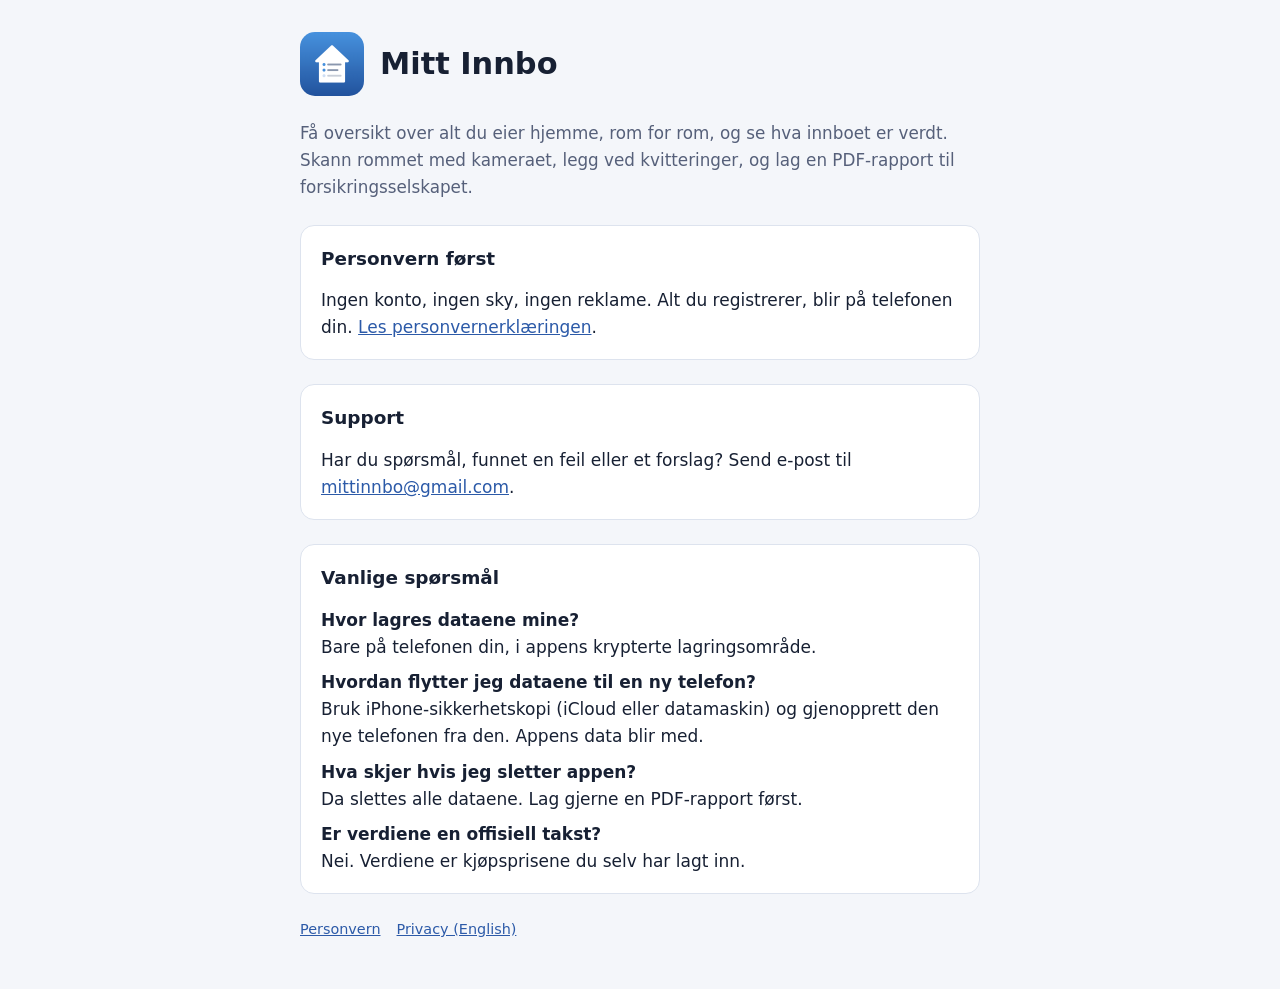
==== index.html @ a71bd344 "Update website" ====
<!doctype html>
<html lang="nb">
<head>
<meta charset="utf-8">
<meta name="viewport" content="width=device-width, initial-scale=1, viewport-fit=cover">
<title>Mitt Innbo</title>
<meta name="description" content="Oversikt over alt du eier hjemme. Alt lagres bare på telefonen din.">
<link rel="stylesheet" href="style.css">
</head>
<body>
<main>
  <header>
    <img src="icon.png" alt="">
    <h1>Mitt Innbo</h1>
  </header>
  <p class="lead">Få oversikt over alt du eier hjemme, rom for rom, og se hva innboet er verdt. Skann rommet med kameraet, legg ved kvitteringer, og lag en PDF-rapport til forsikringsselskapet.</p>

  <section>
    <h2>Personvern først</h2>
    <p>Ingen konto, ingen sky, ingen reklame. Alt du registrerer, blir på telefonen din. <a href="personvern.html">Les personvernerklæringen</a>.</p>
  </section>

  <section id="support">
    <h2>Support</h2>
    <p>Har du spørsmål, funnet en feil eller et forslag? Send e-post til <a href="mailto:mittinnbo@gmail.com">mittinnbo@gmail.com</a>.</p>
  </section>

  <section>
    <h2>Vanlige spørsmål</h2>
    <p><strong>Hvor lagres dataene mine?</strong><br>Bare på telefonen din, i appens krypterte lagringsområde.</p>
    <p><strong>Hvordan flytter jeg dataene til en ny telefon?</strong><br>Bruk iPhone-sikkerhetskopi (iCloud eller datamaskin) og gjenopprett den nye telefonen fra den. Appens data blir med.</p>
    <p><strong>Hva skjer hvis jeg sletter appen?</strong><br>Da slettes alle dataene. Lag gjerne en PDF-rapport først.</p>
    <p><strong>Er verdiene en offisiell takst?</strong><br>Nei. Verdiene er kjøpsprisene du selv har lagt inn.</p>
  </section>

  <footer><a href="personvern.html">Personvern</a><a href="privacy.html" lang="en">Privacy (English)</a></footer>
</main>
</body>
</html>
---- style.css ----
/* Mitt Innbo website. No external fonts, scripts or trackers: the site collects nothing either. */
:root {
  --bg: #f4f6fa;
  --card: #ffffff;
  --fg: #172033;
  --muted: #56607a;
  --accent: #2c5aa8;
  --line: #dde3ee;
  --font: -apple-system, BlinkMacSystemFont, "Segoe UI", system-ui, sans-serif;
}
@media (prefers-color-scheme: dark) {
  :root {
    --bg: #0f1522;
    --card: #182033;
    --fg: #e7ecf5;
    --muted: #a3adc4;
    --accent: #8db4f5;
    --line: #2a3550;
  }
}
* { box-sizing: border-box; }
body {
  margin: 0;
  background: var(--bg);
  color: var(--fg);
  font: 17px/1.6 var(--font);
  padding: 32px max(16px, env(safe-area-inset-right)) 48px max(16px, env(safe-area-inset-left));
}
main { max-width: 680px; margin: 0 auto; display: grid; gap: 24px; }
header { display: flex; gap: 16px; align-items: center; }
header img { width: 64px; height: 64px; border-radius: 15px; }
h1 { font-size: 1.9rem; line-height: 1.2; margin: 0; text-wrap: balance; }
h2 { font-size: 1.15rem; margin: 0 0 6px; }
p, ul { margin: 0; }
ul { padding-left: 1.2em; display: grid; gap: 4px; }
.lead { color: var(--muted); font-size: 1.05rem; }
section { background: var(--card); border: 1px solid var(--line); border-radius: 14px; padding: 18px 20px; display: grid; gap: 8px; }
a { color: var(--accent); }
.meta, footer { color: var(--muted); font-size: 0.9rem; }
footer { display: flex; flex-wrap: wrap; gap: 6px 16px; }
nav.lang { font-size: 0.9rem; }
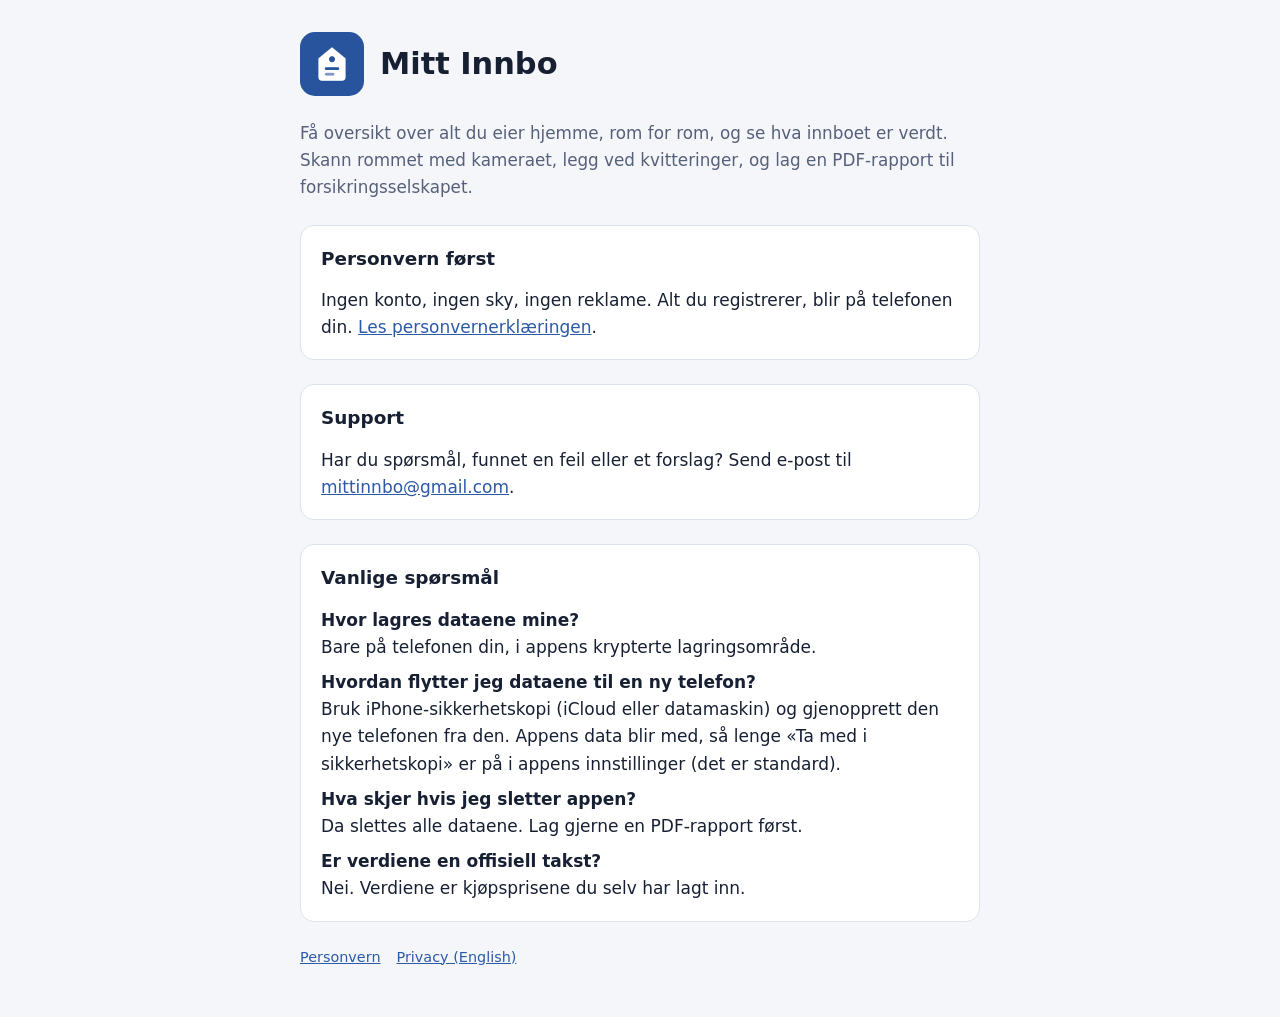
==== commit 4e243951: "Update website" ====
--- a/index.html
+++ b/index.html
@@ -28,7 +28,7 @@
   <section>
     <h2>Vanlige spørsmål</h2>
     <p><strong>Hvor lagres dataene mine?</strong><br>Bare på telefonen din, i appens krypterte lagringsområde.</p>
-    <p><strong>Hvordan flytter jeg dataene til en ny telefon?</strong><br>Bruk iPhone-sikkerhetskopi (iCloud eller datamaskin) og gjenopprett den nye telefonen fra den. Appens data blir med.</p>
+    <p><strong>Hvordan flytter jeg dataene til en ny telefon?</strong><br>Bruk iPhone-sikkerhetskopi (iCloud eller datamaskin) og gjenopprett den nye telefonen fra den. Appens data blir med, så lenge «Ta med i sikkerhetskopi» er på i appens innstillinger (det er standard).</p>
     <p><strong>Hva skjer hvis jeg sletter appen?</strong><br>Da slettes alle dataene. Lag gjerne en PDF-rapport først.</p>
     <p><strong>Er verdiene en offisiell takst?</strong><br>Nei. Verdiene er kjøpsprisene du selv har lagt inn.</p>
   </section>
